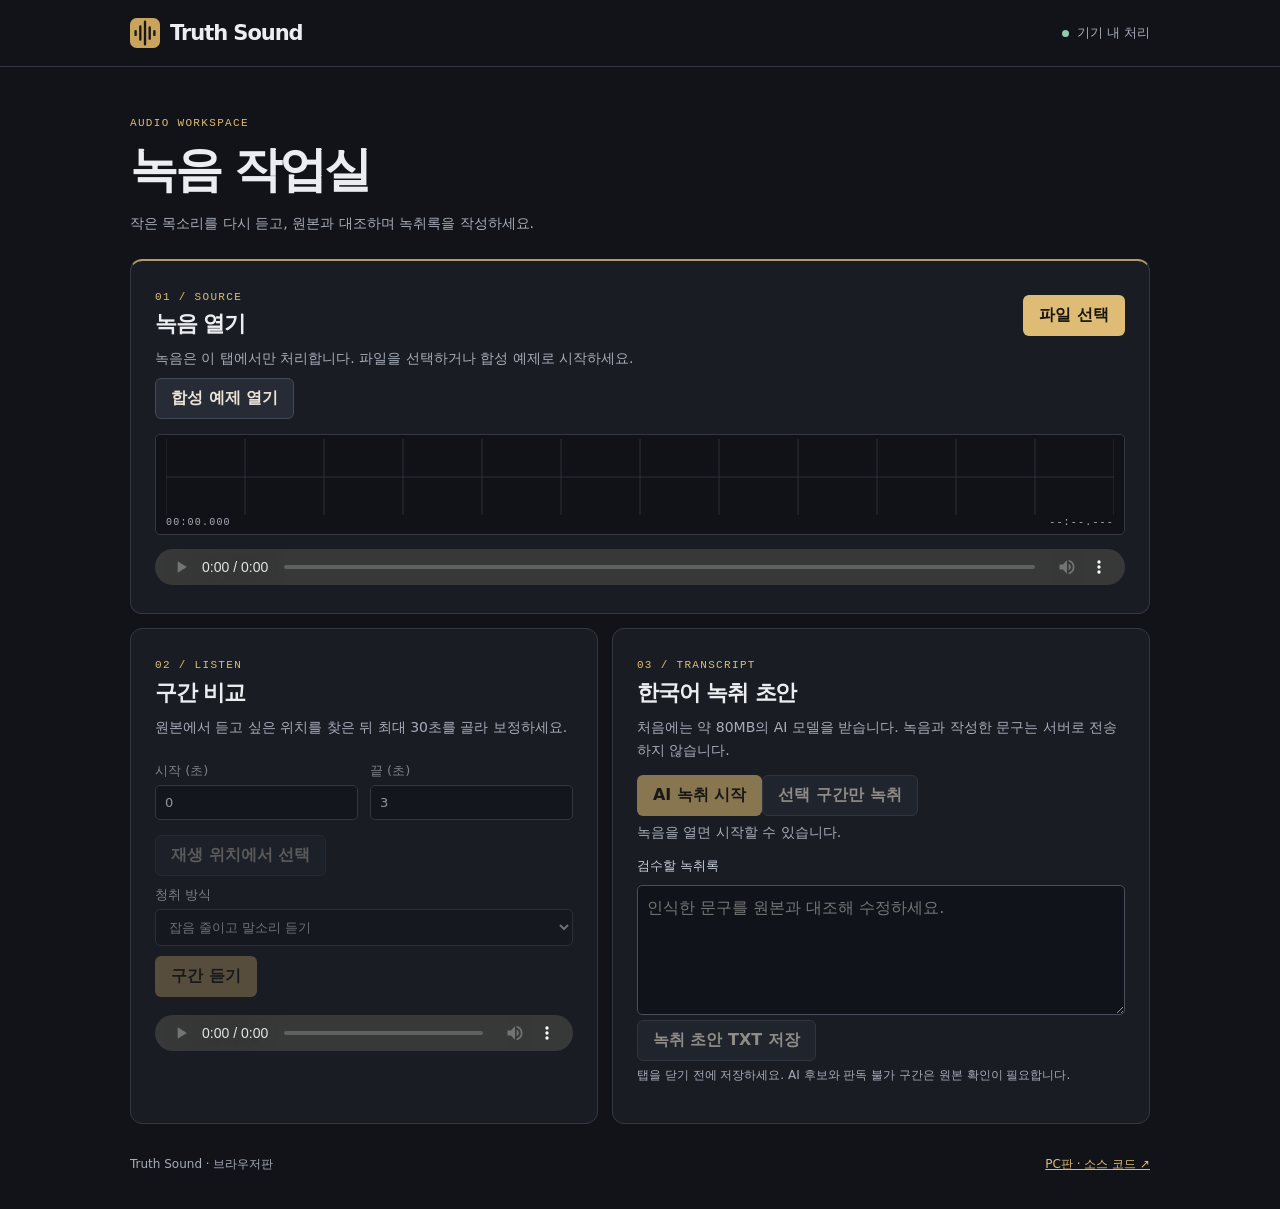
==== index.html @ 53da428d "Publish device-only Korean transcription and audio review workspace" ====
<!doctype html>
<html lang="ko">
<head>
<meta charset="utf-8"><meta name="viewport" content="width=device-width,initial-scale=1">
<meta http-equiv="Content-Security-Policy" content="default-src 'self'; script-src 'self' 'wasm-unsafe-eval'; connect-src 'self'; media-src 'self' blob:; worker-src 'self'; object-src 'none'; form-action 'none'; base-uri 'none'">
<meta name="description" content="내 기기에서 녹음을 열고 작은 목소리를 비교해 들으며 한국어 녹취 초안을 작성하세요.">
<title>Truth Sound · 녹음 작업실</title>
<link rel="icon" href="mark.svg"><link rel="stylesheet" href="style.css">
</head><body>
<header><div class="bar"><div class="word"><img src="mark.svg" alt="" width="30" height="30"> Truth Sound</div><span class="local"><i></i> 기기 내 처리</span></div></header>
<main><section class="intro"><p class="kicker">AUDIO WORKSPACE</p><h1>녹음 작업실</h1><p>작은 목소리를 다시 듣고, 원본과 대조하며 녹취록을 작성하세요.</p></section>
<section class="bench"><div class="top"><div><span class="step">01 / SOURCE</span><h2 id="filename">녹음 열기</h2></div><button id="pick">파일 선택</button><input type="file" accept="audio/*,.m4a,.mp3,.wav,.ogg,.webm,.aac,.flac" hidden id="file"></div>
<p id="notice" role="status">녹음은 이 탭에서만 처리합니다. 파일을 선택하거나 합성 예제로 시작하세요.</p><button class="sub" id="demo">합성 예제 열기</button>
<div class="scope"><canvas id="wave" width="1200" height="100" aria-label="녹음 파형"></canvas><div class="ruler"><span>00:00.000</span><span id="endtime">--:--.---</span></div></div>
<audio controls id="original" aria-label="원본 녹음"></audio></section>
<div class="panels"><section class="panel"><span class="step">02 / LISTEN</span><h2>구간 비교</h2><p>원본에서 듣고 싶은 위치를 찾은 뒤 최대 30초를 골라 보정하세요.</p>
<fieldset id="selection" disabled><div class="times"><label>시작 (초)<input id="start" type="number" min="0" step="0.001" value="0"></label><label>끝 (초)<input id="end" type="number" min="0" step="0.001" value="3"></label></div>
<button class="sub" id="here">재생 위치에서 선택</button><label>청취 방식<select id="mode"><option value="clear">잡음 줄이고 말소리 듣기</option><option value="lift">작은 소리 확대</option><option value="original">보정 전</option></select></label>
<button id="render">구간 듣기</button></fieldset><audio id="clip" controls aria-label="선택 구간 청취 보조"></audio><p role="status" id="clipstatus"></p></section>
<section class="panel"><span class="step">03 / TRANSCRIPT</span><h2>한국어 녹취 초안</h2><p>처음에는 약 80MB의 AI 모델을 받습니다. 녹음과 작성한 문구는 서버로 전송하지 않습니다.</p>
<button id="asr" disabled>AI 녹취 시작</button> <button id="stop" class="sub" hidden>중지</button>
<p id="asrstatus" role="status">녹음을 열면 시작할 수 있습니다.</p>
<label for="draft">검수할 녹취록</label><textarea id="draft" disabled placeholder="인식한 문구를 원본과 대조해 수정하세요."></textarea>
<button class="sub" id="save" disabled>녹취 초안 TXT 저장</button><p class="fine">탭을 닫기 전에 저장하세요. AI 후보와 판독 불가 구간은 원본 확인이 필요합니다.</p></section></div>
<footer><span>Truth Sound · 브라우저판</span><a href="https://github.com/rei1237/truth-sound" rel="noreferrer">PC판 · 소스 코드 ↗</a></footer></main><script src="app.js" type="module"></script></body></html>
---- style.css ----
:root{color-scheme:dark;font-family:system-ui,"Malgun Gothic",sans-serif;background:#111318;color:#ebedf0;--gold:#dfbc76;--muted:#a6acb9;--line:#333843}*{box-sizing:border-box}body{margin:0}header{border-bottom:1px solid var(--line)}.bar,main{width:min(1020px,calc(100% - 40px));margin:auto}.bar,footer,.top,.ruler{display:flex;align-items:center;justify-content:space-between;gap:16px}.bar{height:66px}.word{display:flex;align-items:center;gap:10px;font-weight:720;letter-spacing:-.05em;font-size:21px}.local{display:flex;align-items:center;gap:8px;color:var(--muted);font-size:13px}.local i{width:7px;height:7px;background:#96c8ad;border-radius:50%}.intro{padding:48px 0 24px}.kicker,.step,.ruler{font:11px/1.5 ui-monospace,monospace;letter-spacing:.12em;color:var(--gold)}h1,h2,p{margin:0}h1{font-size:clamp(32px,5vw,48px);letter-spacing:-.06em;margin:6px 0 10px}h2{font-size:22px;letter-spacing:-.05em;margin:4px 0 8px;overflow-wrap:anywhere}p{color:var(--muted);font-size:14px;line-height:1.65}.bench,.panel{padding:24px;border:1px solid var(--line);border-radius:12px;background:#191c23}.bench{border-top:2px solid #b29969}.scope{background:#101217;margin:15px 0 6px;padding:4px 10px;border:1px solid var(--line);border-radius:5px}canvas{display:block;width:100%;height:76px}.ruler{font-size:10px;color:var(--muted)}button,input,select,textarea{font:inherit}button{cursor:pointer;color:#17140d;background:var(--gold);border:1px solid transparent;border-radius:6px;padding:9px 15px;font-weight:650}.sub{background:#262b35;color:#ebe4d6;border-color:#444958}.bench .sub{margin-top:8px}button:disabled,fieldset:disabled{opacity:.56}button:disabled{cursor:default}button:focus-visible,input:focus-visible,select:focus-visible,textarea:focus-visible,a:focus-visible{outline:2px solid var(--gold);outline-offset:3px}.panels{display:grid;grid-template-columns:1fr 1.15fr;gap:14px;margin:14px 0}.panel p{margin:5px 0 13px}fieldset{border:0;padding:0;margin:10px 0}.times{display:grid;grid-template-columns:1fr 1fr;gap:12px}label{display:block;font-size:13px;color:#c8ceda;margin:10px 0}input,select,textarea{display:block;width:100%;background:#101319;color:#f3f3f4;border:1px solid #484e5b;border-radius:5px;padding:9px;margin:5px 0}textarea{min-height:130px;resize:vertical;line-height:1.6}audio{width:100%;height:36px;margin-top:8px}.fine,footer{font-size:12px}footer{padding:18px 0 36px;color:var(--muted)}a{color:var(--gold)}[hidden]{display:none!important}@media(max-width:680px){.bar,main{width:calc(100% - 24px)}.panels{grid-template-columns:1fr}.bench,.panel{padding:17px}.intro{padding:30px 0 18px}.top{align-items:center}.bar{height:56px}}
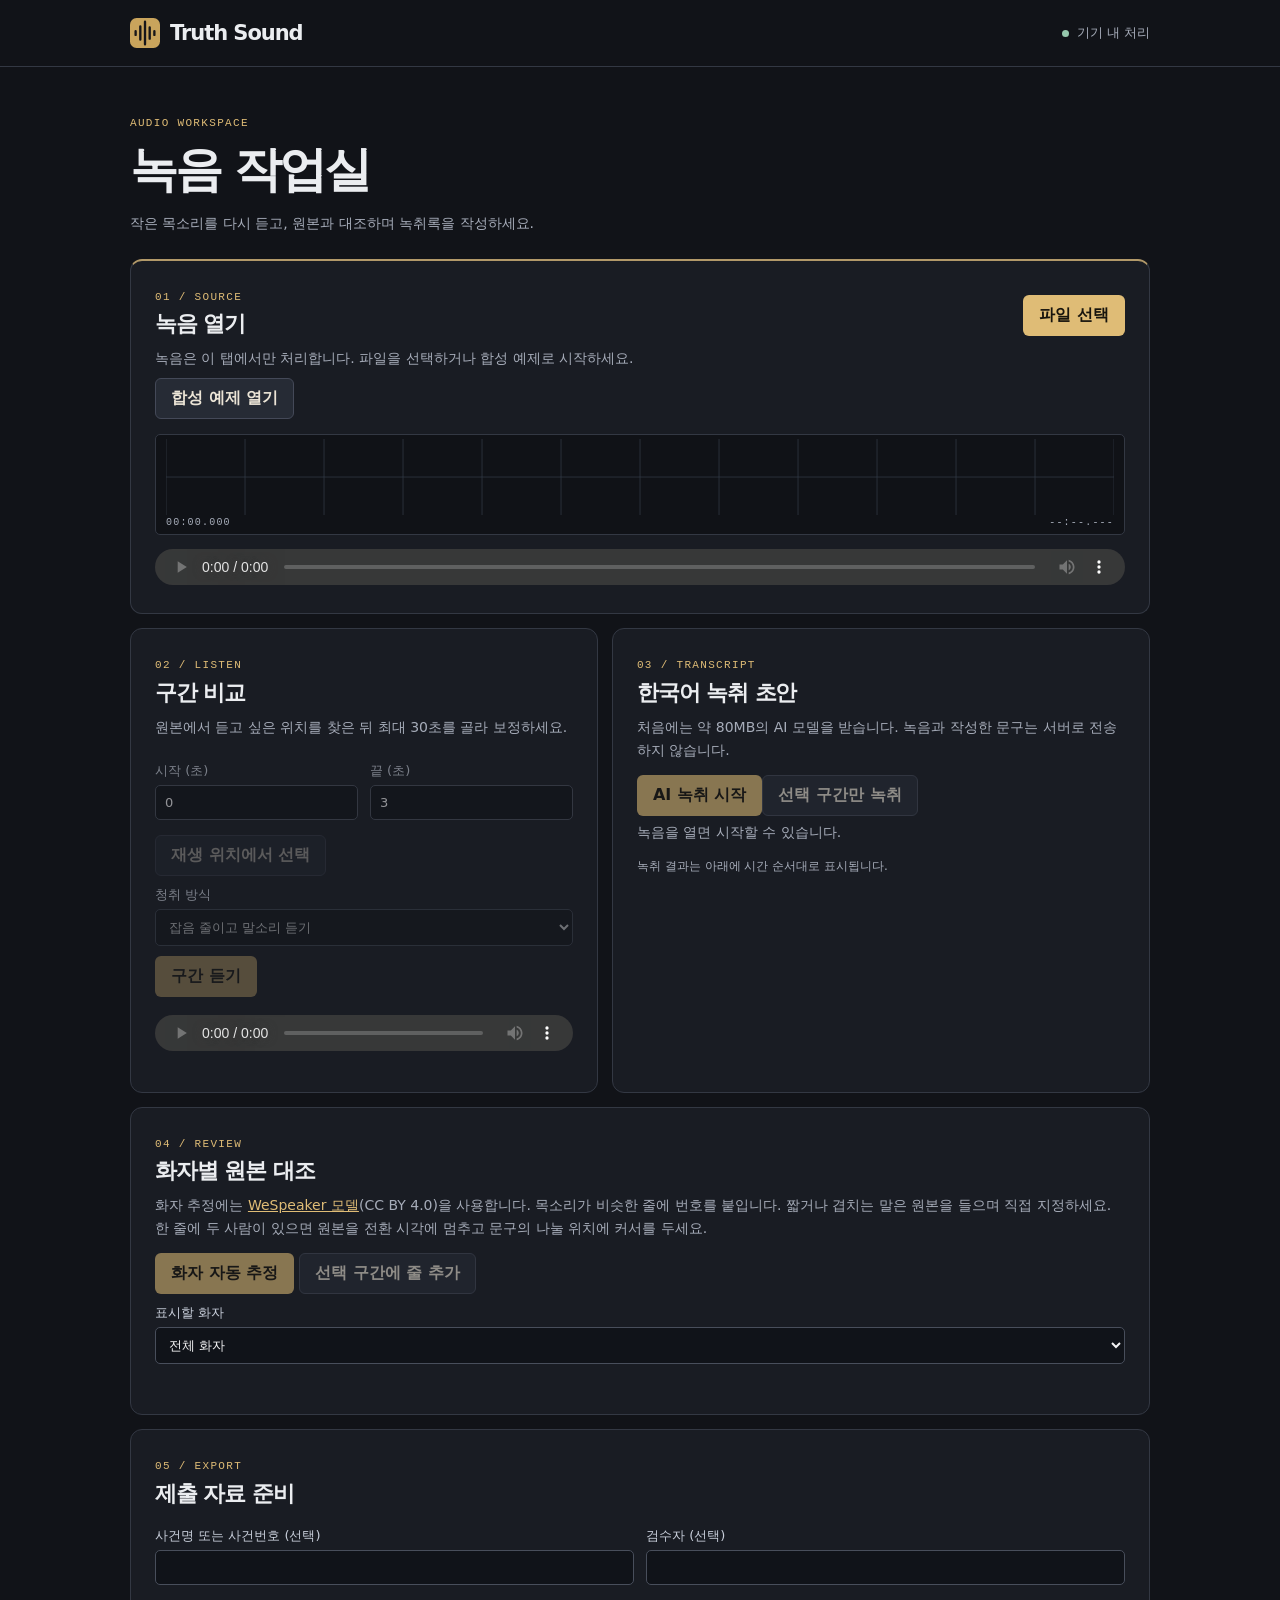
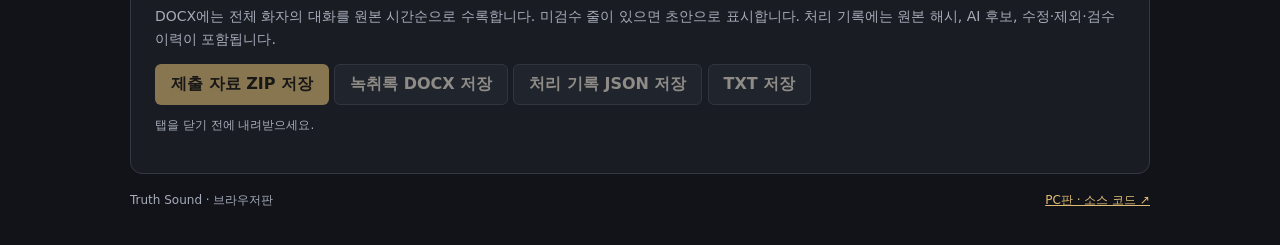
==== commit 0323fe83: "Review speaker-labelled utterances against original audio and export evidence documents" ====
--- a/index.html
+++ b/index.html
@@ -20,6 +20,14 @@
 <section class="panel"><span class="step">03 / TRANSCRIPT</span><h2>한국어 녹취 초안</h2><p>처음에는 약 80MB의 AI 모델을 받습니다. 녹음과 작성한 문구는 서버로 전송하지 않습니다.</p>
 <button id="asr" disabled>AI 녹취 시작</button> <button id="stop" class="sub" hidden>중지</button>
 <p id="asrstatus" role="status">녹음을 열면 시작할 수 있습니다.</p>
-<label for="draft">검수할 녹취록</label><textarea id="draft" disabled placeholder="인식한 문구를 원본과 대조해 수정하세요."></textarea>
-<button class="sub" id="save" disabled>녹취 초안 TXT 저장</button><p class="fine">탭을 닫기 전에 저장하세요. AI 후보와 판독 불가 구간은 원본 확인이 필요합니다.</p></section></div>
+<p class="fine">녹취 결과는 아래에 시간 순서대로 표시됩니다.</p></section></div>
+<section class="panel"><span class="step">04 / REVIEW</span><h2>화자별 원본 대조</h2>
+<p>화자 추정에는 <a href="https://huggingface.co/Wespeaker/wespeaker-voxceleb-resnet34-LM" rel="noreferrer">WeSpeaker 모델</a>(CC BY 4.0)을 사용합니다. 목소리가 비슷한 줄에 번호를 붙입니다. 짧거나 겹치는 말은 원본을 들으며 직접 지정하세요. 한 줄에 두 사람이 있으면 원본을 전환 시각에 멈추고 문구의 나눌 위치에 커서를 두세요.</p>
+<button id="estimate" disabled>화자 자동 추정</button> <button class="sub" id="addLine" disabled>선택 구간에 줄 추가</button>
+<label>표시할 화자<select id="filter"><option value="">전체 화자</option></select></label><datalist id="names"></datalist>
+<p id="counts"></p><fieldset id="reviewRows" disabled></fieldset><p id="reviewStatus" role="status"></p></section>
+<section class="panel exports"><span class="step">05 / EXPORT</span><h2>제출 자료 준비</h2>
+<div class="times"><label>사건명 또는 사건번호 (선택)<input id="caseName"></label><label>검수자 (선택)<input id="reviewer"></label></div>
+<p>DOCX에는 전체 화자의 대화를 원본 시간순으로 수록합니다. 미검수 줄이 있으면 초안으로 표시합니다. 처리 기록에는 원본 해시, AI 후보, 수정·제외·검수 이력이 포함됩니다.</p>
+<button id="bundle" disabled>제출 자료 ZIP 저장</button> <button class="sub" id="word" disabled>녹취록 DOCX 저장</button> <button class="sub" id="log" disabled>처리 기록 JSON 저장</button> <button class="sub" id="save" disabled>TXT 저장</button><p class="fine">탭을 닫기 전에 내려받으세요.</p></section>
 <footer><span>Truth Sound · 브라우저판</span><a href="https://github.com/rei1237/truth-sound" rel="noreferrer">PC판 · 소스 코드 ↗</a></footer></main><script src="app.js" type="module"></script></body></html>
--- a/style.css
+++ b/style.css
@@ -1 +1,2 @@
 :root{color-scheme:dark;font-family:system-ui,"Malgun Gothic",sans-serif;background:#111318;color:#ebedf0;--gold:#dfbc76;--muted:#a6acb9;--line:#333843}*{box-sizing:border-box}body{margin:0}header{border-bottom:1px solid var(--line)}.bar,main{width:min(1020px,calc(100% - 40px));margin:auto}.bar,footer,.top,.ruler{display:flex;align-items:center;justify-content:space-between;gap:16px}.bar{height:66px}.word{display:flex;align-items:center;gap:10px;font-weight:720;letter-spacing:-.05em;font-size:21px}.local{display:flex;align-items:center;gap:8px;color:var(--muted);font-size:13px}.local i{width:7px;height:7px;background:#96c8ad;border-radius:50%}.intro{padding:48px 0 24px}.kicker,.step,.ruler{font:11px/1.5 ui-monospace,monospace;letter-spacing:.12em;color:var(--gold)}h1,h2,p{margin:0}h1{font-size:clamp(32px,5vw,48px);letter-spacing:-.06em;margin:6px 0 10px}h2{font-size:22px;letter-spacing:-.05em;margin:4px 0 8px;overflow-wrap:anywhere}p{color:var(--muted);font-size:14px;line-height:1.65}.bench,.panel{padding:24px;border:1px solid var(--line);border-radius:12px;background:#191c23}.bench{border-top:2px solid #b29969}.scope{background:#101217;margin:15px 0 6px;padding:4px 10px;border:1px solid var(--line);border-radius:5px}canvas{display:block;width:100%;height:76px}.ruler{font-size:10px;color:var(--muted)}button,input,select,textarea{font:inherit}button{cursor:pointer;color:#17140d;background:var(--gold);border:1px solid transparent;border-radius:6px;padding:9px 15px;font-weight:650}.sub{background:#262b35;color:#ebe4d6;border-color:#444958}.bench .sub{margin-top:8px}button:disabled,fieldset:disabled{opacity:.56}button:disabled{cursor:default}button:focus-visible,input:focus-visible,select:focus-visible,textarea:focus-visible,a:focus-visible{outline:2px solid var(--gold);outline-offset:3px}.panels{display:grid;grid-template-columns:1fr 1.15fr;gap:14px;margin:14px 0}.panel p{margin:5px 0 13px}fieldset{border:0;padding:0;margin:10px 0}.times{display:grid;grid-template-columns:1fr 1fr;gap:12px}label{display:block;font-size:13px;color:#c8ceda;margin:10px 0}input,select,textarea{display:block;width:100%;background:#101319;color:#f3f3f4;border:1px solid #484e5b;border-radius:5px;padding:9px;margin:5px 0}textarea{min-height:130px;resize:vertical;line-height:1.6}audio{width:100%;height:36px;margin-top:8px}.fine,footer{font-size:12px}footer{padding:18px 0 36px;color:var(--muted)}a{color:var(--gold)}[hidden]{display:none!important}@media(max-width:680px){.bar,main{width:calc(100% - 24px)}.panels{grid-template-columns:1fr}.bench,.panel{padding:17px}.intro{padding:30px 0 18px}.top{align-items:center}.bar{height:56px}}
+.utterance{border-top:1px solid var(--line);padding:14px 0}.rowhead,.rowactions{display:flex;align-items:center;flex-wrap:wrap;gap:12px}.rowhead strong{font:14px ui-monospace,monospace;color:var(--gold)}.utterance small{color:var(--muted)}.utterance textarea{min-height:60px}.rowactions label{display:inline-flex;align-items:center;gap:6px}.rowactions input{width:auto}.exports{margin-top:14px}.exports button{margin-bottom:6px}#reviewRows{min-width:0}
